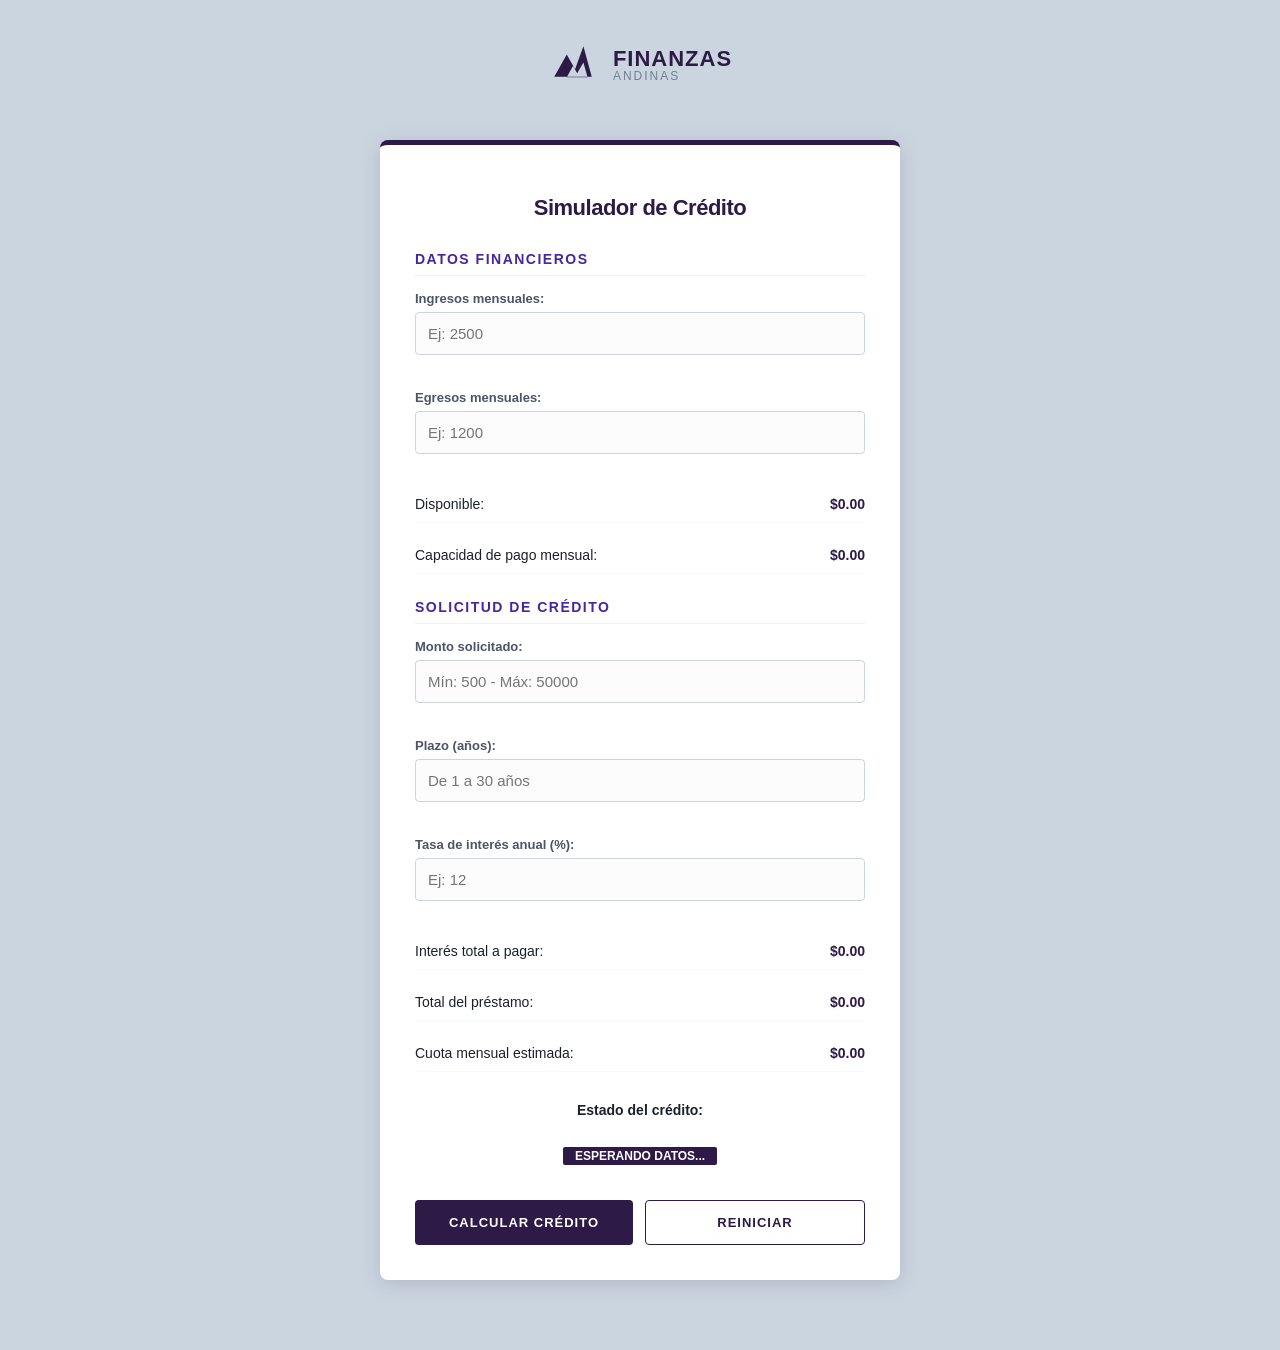
==== index.html @ d51f8333 "cambiar nombre del html a index" ====
<!DOCTYPE html>
<html lang="es">
<head>
    <meta charset="UTF-8">
    <meta name="viewport" content="width=device-width, initial-scale=1.0">
    <title>Finanzas Andinas - Simulador de Crédito</title>
    <link rel="stylesheet" href="simulador.css">
    <script src="funciones.js"></script>
    <script src="simulador.js"></script>
    <style>
        /* Estilos integrados para el branding del encabezado */
        .header-logo {
            display: flex;
            align-items: center;
            justify-content: center;
            gap: 15px;
            margin-bottom: 10px;
            padding-top: 20px;
        }

        .logo-icon {
            width: 50px;
            height: 50px;
            fill: #2e1a47; /* Morado corporativo profundo */
        }

        .brand-name {
            font-family: 'Segoe UI', sans-serif;
            text-align: left;
            line-height: 1;
        }

        .brand-name h2 {
            margin: 0;
            padding: 0;
            border: none;
            color: #2e1a47;
            font-size: 22px;
            text-transform: uppercase;
            letter-spacing: 1px;
        }

        .brand-name p {
            margin: 0;
            padding: 0;
            border: none;
            font-size: 12px;
            color: #718096;
            text-transform: uppercase;
            letter-spacing: 2px;
        }

        /* Clase para los mensajes de validación */
        .error-msg {
            color: #d32f2f;
            font-size: 12px;
            font-weight: bold;
            display: block;
            margin-top: 5px;
            min-height: 15px;
        }
    </style>
</head>
<body>

    <div class="header-logo">
        <svg class="logo-icon" viewBox="0 0 24 24" xmlns="http://www.w3.org/2000/svg">
            <path d="M3 17.66l6-10.66 4 7 4-11 4 14.66h-18zm11-1.66l-2-3.5-3 5.33h10l-2-7-3 5.17z"/>
        </svg>
        <div class="brand-name">
            <h2>Finanzas</h2>
            <p>Andinas</p>
        </div>
    </div>
    
    <div class="container">
        <h1>Simulador de Crédito</h1>

        <h2>Datos financieros</h2>
        
        <label for="txtIngresos">Ingresos mensuales:</label>
        <input type="text" id="txtIngresos" placeholder="Ej: 2500">
        <span id="errIngresos" class="error-msg"></span>

        <label for="txtEgresos">Egresos mensuales:</label>
        <input type="text" id="txtEgresos" placeholder="Ej: 1200">
        <span id="errEgresos" class="error-msg"></span>

        <p>Disponible: <span id="spnDisponible">$0.00</span></p>
        <p>Capacidad de pago mensual: <span id="spnCapacidadPago">$0.00</span></p>

        <h2>Solicitud de crédito</h2>
        
        <label for="txtMonto">Monto solicitado:</label>
        <input type="text" id="txtMonto" placeholder="Mín: 500 - Máx: 50000">
        <span id="errMonto" class="error-msg"></span>

        <label for="txtPlazo">Plazo (años):</label>
        <input type="text" id="txtPlazo" placeholder="De 1 a 30 años">
        <span id="errPlazo" class="error-msg"></span>

        <label for="txtTasaInteres">Tasa de interés anual (%):</label>
        <input type="text" id="txtTasaInteres" placeholder="Ej: 12">
        <span id="errTasaInteres" class="error-msg"></span>

        <p>Interés total a pagar: <span id="spnInteresPagar">$0.00</span></p>
        <p>Total del préstamo: <span id="spnTotalPrestamo">$0.00</span></p>
        <p>Cuota mensual estimada: <span id="spnCuotaMensual">$0.00</span></p>
        
        <div style="margin-top: 20px; text-align: center;">
            <p style="justify-content: center; border: none; font-weight: bold;">Estado del crédito:</p>
            <span id="spnEstadoCredito" style="display: inline-block; margin-top: 5px;">ESPERANDO DATOS...</span>
        </div>

        <div class="buttons">
            <button id="btnCalcularCredito" onclick="calcular()">Calcular Crédito</button>
            <button id="btnReiniciar" onclick="reiniciar()">Reiniciar</button>
        </div>
    </div>

</body>
</html>
---- simulador.css ----
/* simulador.css - Edición Deep Corporate Purple */

:root {
    /* Paleta de morados oscuros y sobrios */
    --primary-deep: #2e1a47;      /* Morado casi negro, muy serio */
    --accent-royal: #4527a0;     /* Morado real para destacar */
    --bg-neutral: #f4f4f7;       /* Gris neutro para no cansar la vista */
    --text-dark: #1a202c;
    --border-subtle: #cbd5e0;
    --white: #ffffff;
}

body {
    font-family: 'Segoe UI', Tahoma, Geneva, Verdana, sans-serif;
    /* Gris medio mate: elegante, profesional y sin brillos */
    background-color: #cbd5e0; 
    color: var(--text-dark);
    margin: 0;
    padding: 20px;
}

.container {
    max-width: 450px;
    margin: 50px auto;
    padding: 35px;
    background-color: var(--white);
    border-radius: 8px; /* Bordes menos redondeados para mayor seriedad */
    box-shadow: 0 4px 20px rgba(46, 26, 71, 0.15);
    border-top: 5px solid var(--primary-deep); /* Detalle de color en la parte superior */
}

h1 {
    text-align: center;
    color: var(--primary-deep);
    font-size: 22px;
    font-weight: 800;
    margin-bottom: 30px;
    letter-spacing: -0.5px;
}

h2 {
    margin-top: 25px;
    font-size: 14px;
    text-transform: uppercase;
    letter-spacing: 1.5px;
    color: var(--accent-royal);
    border-bottom: 1px solid #edf2f7;
    padding-bottom: 8px;
}

label {
    display: block;
    margin-top: 15px;
    font-size: 13px;
    font-weight: 700;
    color: #4a5568;
}

input {
    width: 100%;
    padding: 12px;
    margin-top: 6px;
    border-radius: 4px;
    border: 1px solid var(--border-subtle);
    background-color: #fcfcfd;
    font-size: 15px;
    transition: all 0.3s ease;
    box-sizing: border-box;
}

input:focus {
    outline: none;
    border-color: var(--primary-deep);
    background-color: #fff;
    box-shadow: 0 0 0 1px var(--primary-deep);
}

p {
    margin-top: 12px;
    padding: 10px 0;
    border-bottom: 1px solid #f7fafc;
    display: flex;
    justify-content: space-between;
    font-size: 14px;
}

span {
    font-weight: 700;
    color: var(--primary-deep);
}

/* Badge de estado más discreto */
#spnEstadoCredito {
    color: var(--white);
    padding: 2px 12px;
    background-color: var(--primary-deep);
    border-radius: 2px;
    font-size: 12px;
}

.buttons {
    margin-top: 35px;
    display: flex;
    gap: 12px;
}

button {
    flex: 1;
    padding: 14px;
    border: none;
    border-radius: 4px;
    font-size: 13px;
    font-weight: 700;
    text-transform: uppercase;
    letter-spacing: 1px;
    cursor: pointer;
    transition: all 0.2s;
}

#btnCalcularCredito {
    background-color: var(--primary-deep);
    color: white;
}

#btnCalcularCredito:hover {
    background-color: #1f1231;
    box-shadow: 0 4px 12px rgba(0, 0, 0, 0.2);
}

#btnReiniciar {
    background-color: #ffffff;
    color: var(--primary-deep);
    border: 1px solid var(--primary-deep);
}

#btnReiniciar:hover {
    background-color: #f7f7f7;
}

/* Ajustes para el logo del HTML */
.header-logo svg {
    fill: var(--primary-deep) !important;
}

.brand-name h2 {
    color: var(--primary-deep) !important;
    font-weight: 900 !important;
}

.error-msg {
    color: #d32f2f; /* Rojo empresarial */
    font-size: 12px;
    font-weight: bold;
    display: block;
    margin-top: 5px;
}
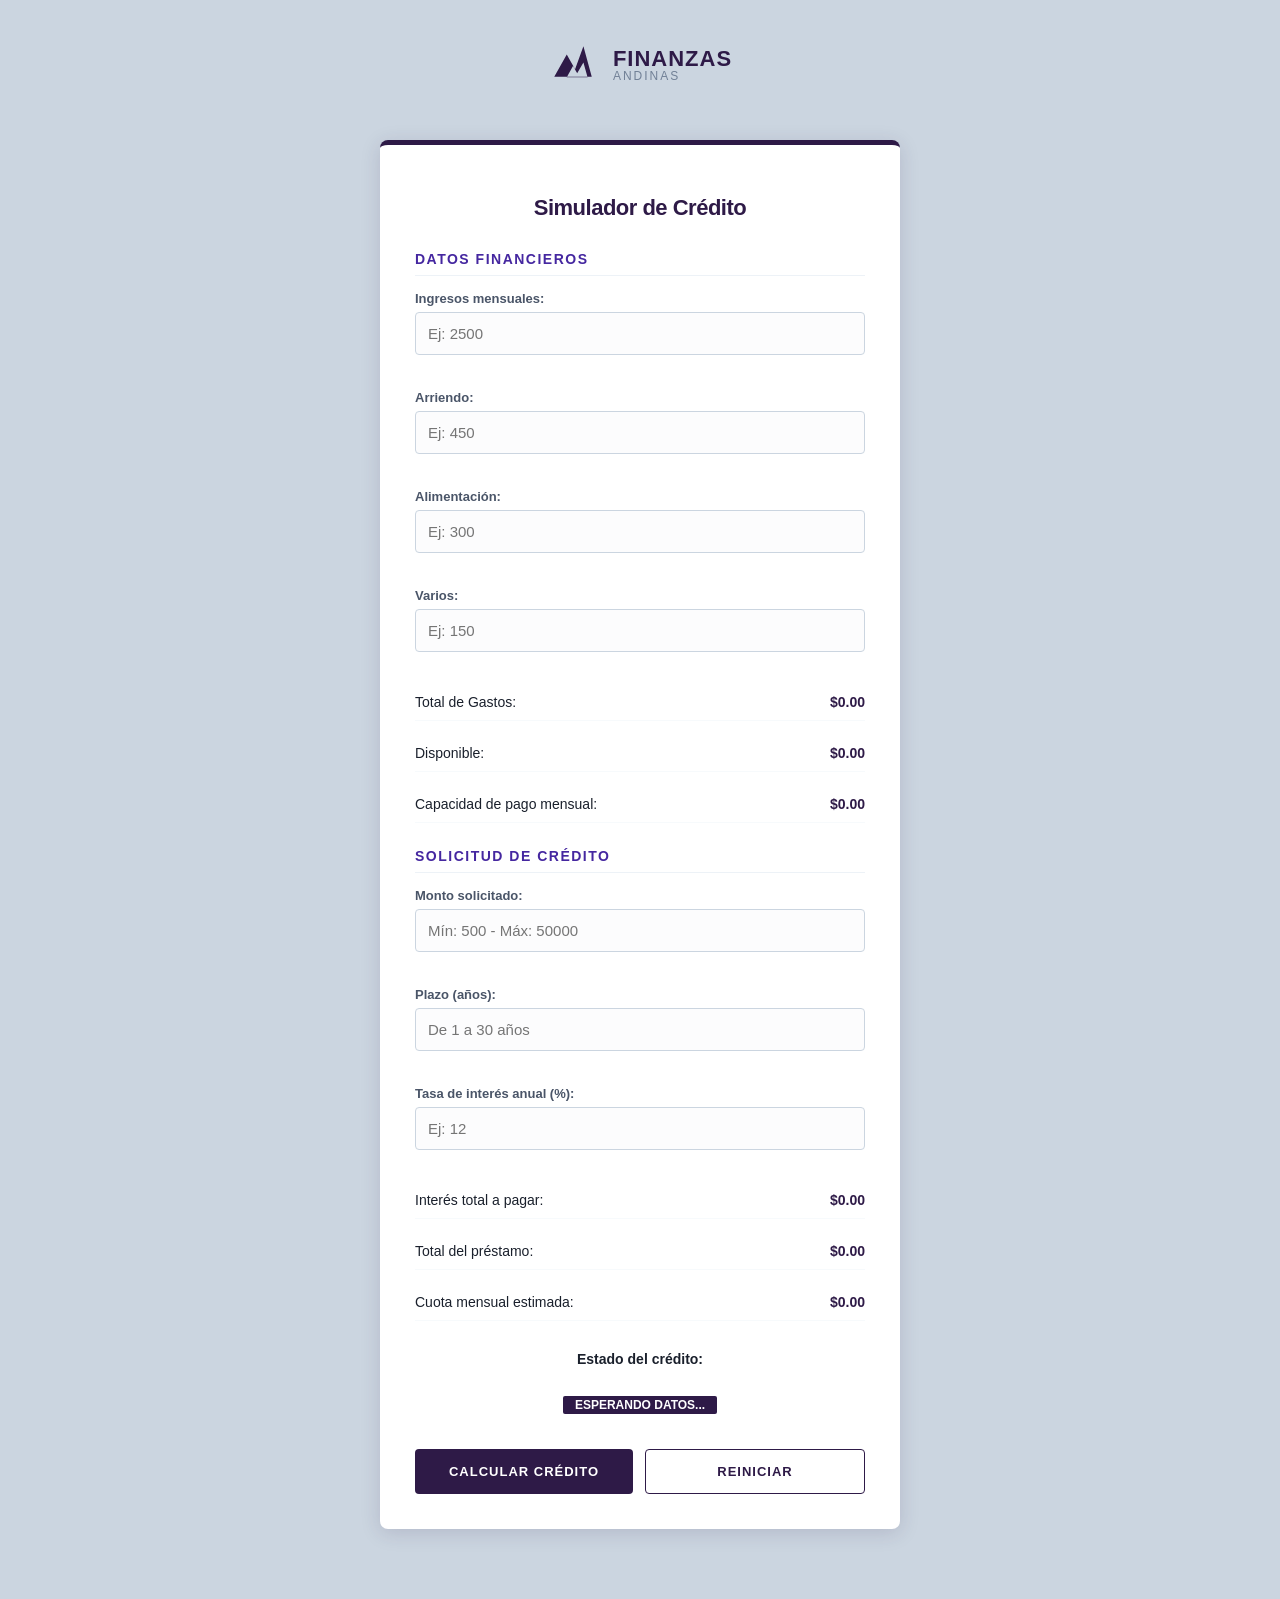
==== commit 877fbdd8: "agregado arriendo ,alimentos,varios y validaciones" ====
--- a/index.html
+++ b/index.html
@@ -82,9 +82,19 @@
         <input type="text" id="txtIngresos" placeholder="Ej: 2500">
         <span id="errIngresos" class="error-msg"></span>
 
-        <label for="txtEgresos">Egresos mensuales:</label>
-        <input type="text" id="txtEgresos" placeholder="Ej: 1200">
-        <span id="errEgresos" class="error-msg"></span>
+        <label for="txtArriendo">Arriendo:</label>
+        <input type="text" id="txtArriendo" placeholder="Ej: 450">
+        <span id="errArriendo" class="error-msg"></span>
+
+        <label for="txtAlimentacion">Alimentación:</label>
+        <input type="text" id="txtAlimentacion" placeholder="Ej: 300">
+        <span id="errAlimentacion" class="error-msg"></span>
+
+        <label for="txtVarios">Varios:</label>
+        <input type="text" id="txtVarios" placeholder="Ej: 150">
+        <span id="errVarios" class="error-msg"></span>
+
+<p>Total de Gastos: <span id="spnTotalGastos">$0.00</span></p>
 
         <p>Disponible: <span id="spnDisponible">$0.00</span></p>
         <p>Capacidad de pago mensual: <span id="spnCapacidadPago">$0.00</span></p>
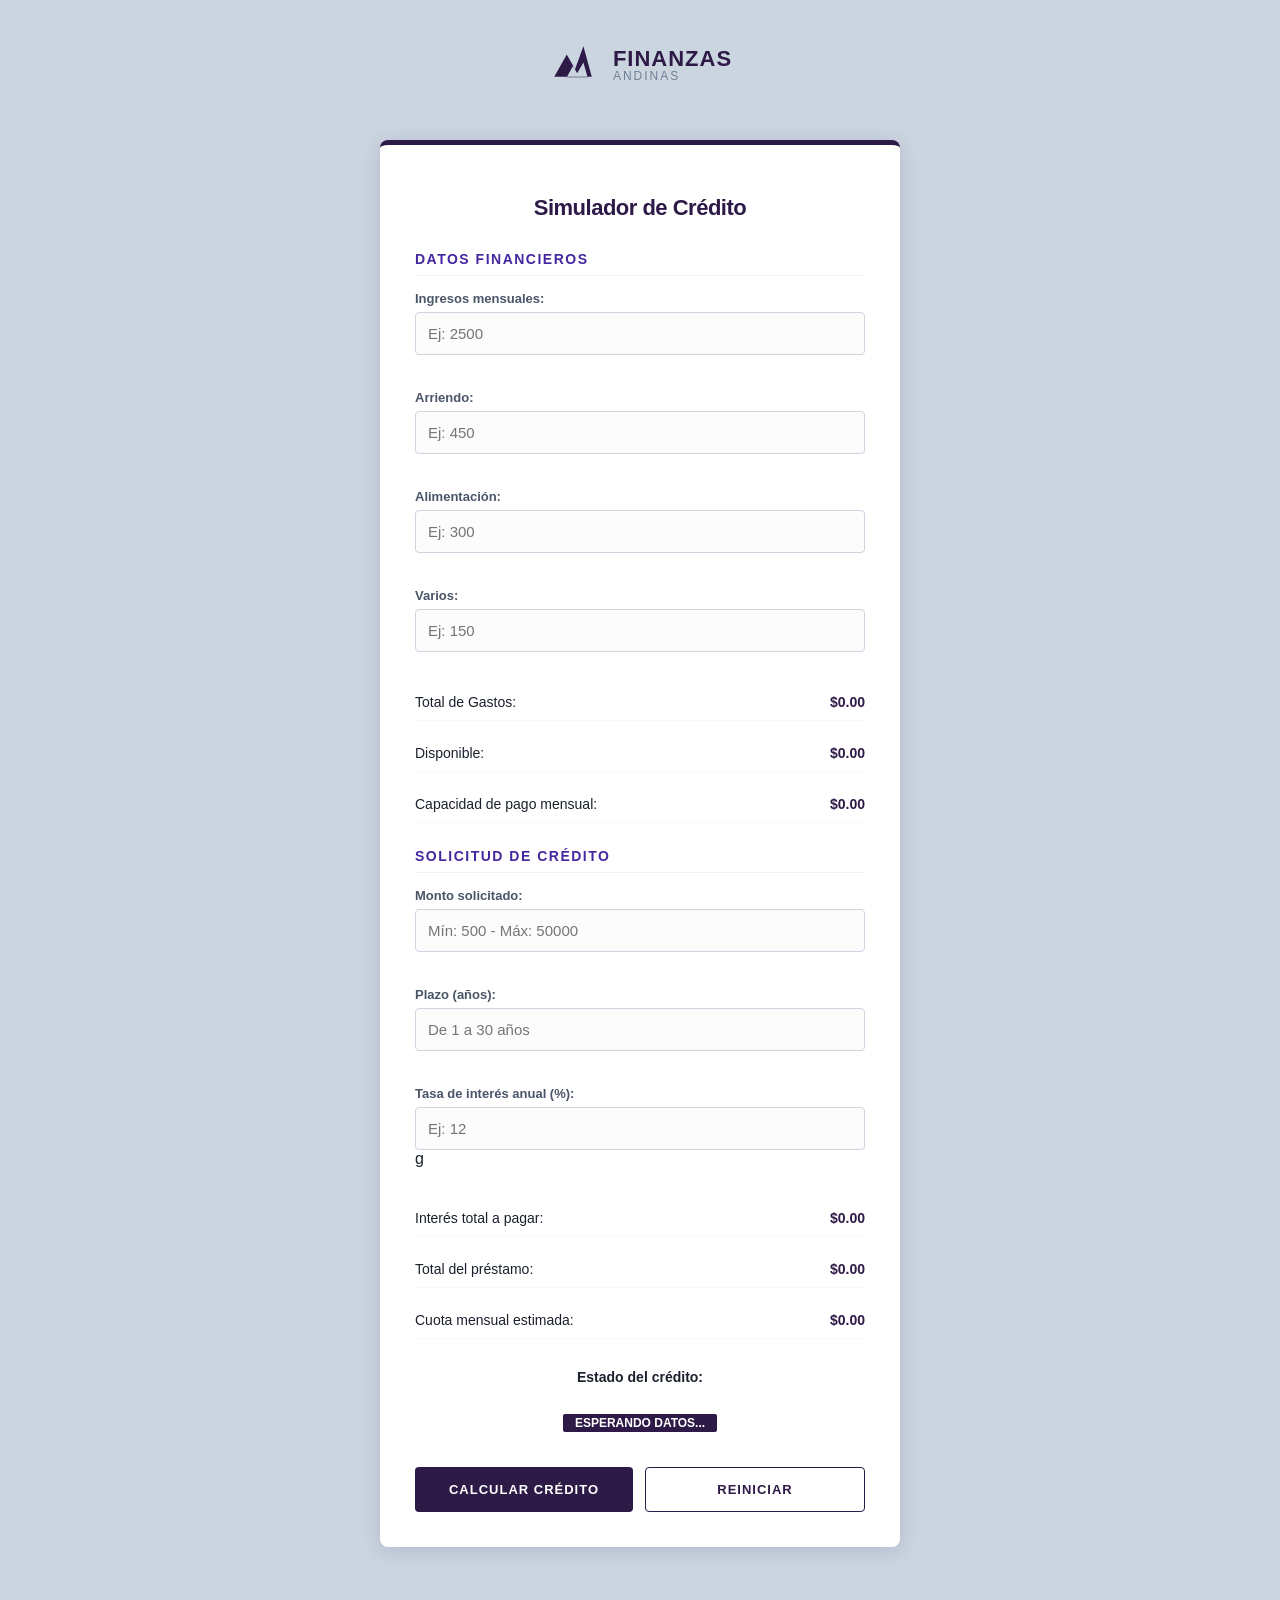
==== commit 22f42245: "arreglado el boton reiniciar" ====
--- a/index.html
+++ b/index.html
@@ -94,7 +94,7 @@
         <input type="text" id="txtVarios" placeholder="Ej: 150">
         <span id="errVarios" class="error-msg"></span>
 
-<p>Total de Gastos: <span id="spnTotalGastos">$0.00</span></p>
+    <p>Total de Gastos: <span id="spnTotalGastos">$0.00</span></p>
 
         <p>Disponible: <span id="spnDisponible">$0.00</span></p>
         <p>Capacidad de pago mensual: <span id="spnCapacidadPago">$0.00</span></p>
@@ -110,7 +110,7 @@
         <span id="errPlazo" class="error-msg"></span>
 
         <label for="txtTasaInteres">Tasa de interés anual (%):</label>
-        <input type="text" id="txtTasaInteres" placeholder="Ej: 12">
+        <input type="text" id="txtTasaInteres" placeholder="Ej: 12">g
         <span id="errTasaInteres" class="error-msg"></span>
 
         <p>Interés total a pagar: <span id="spnInteresPagar">$0.00</span></p>
